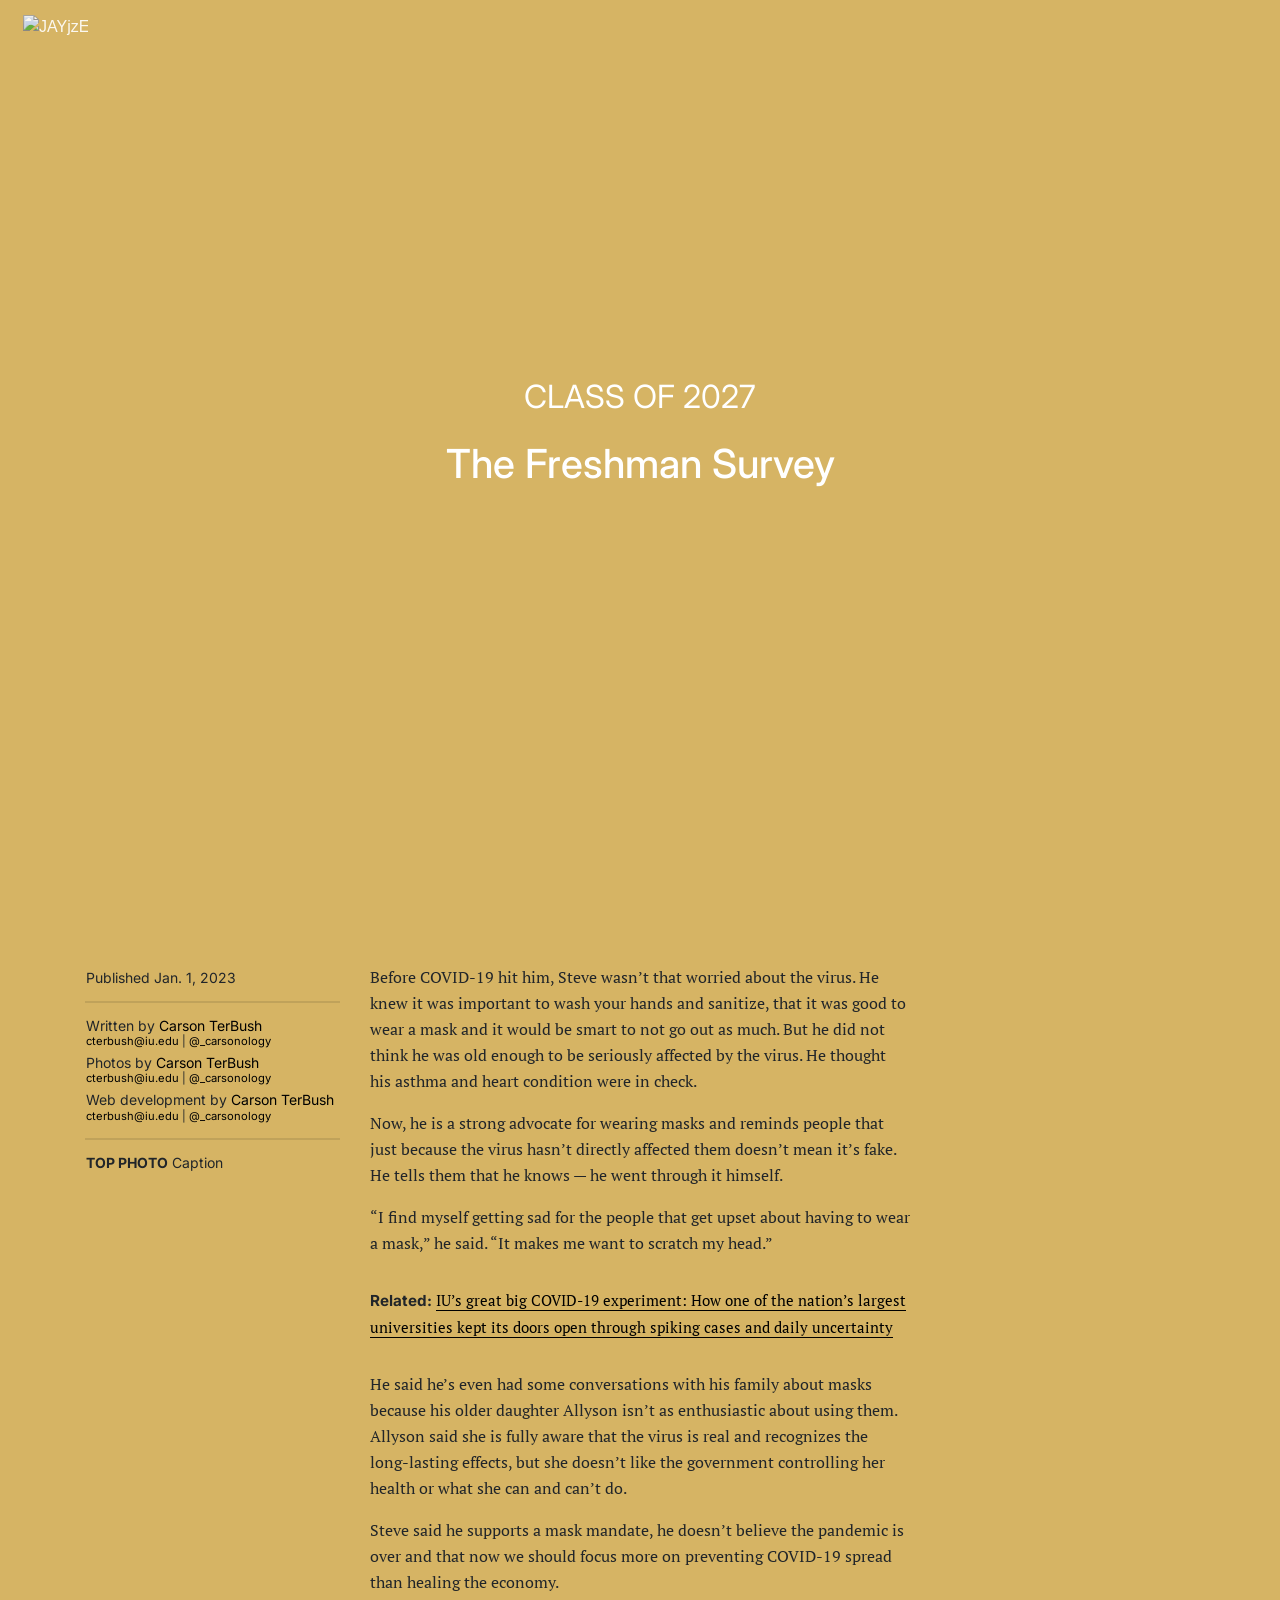
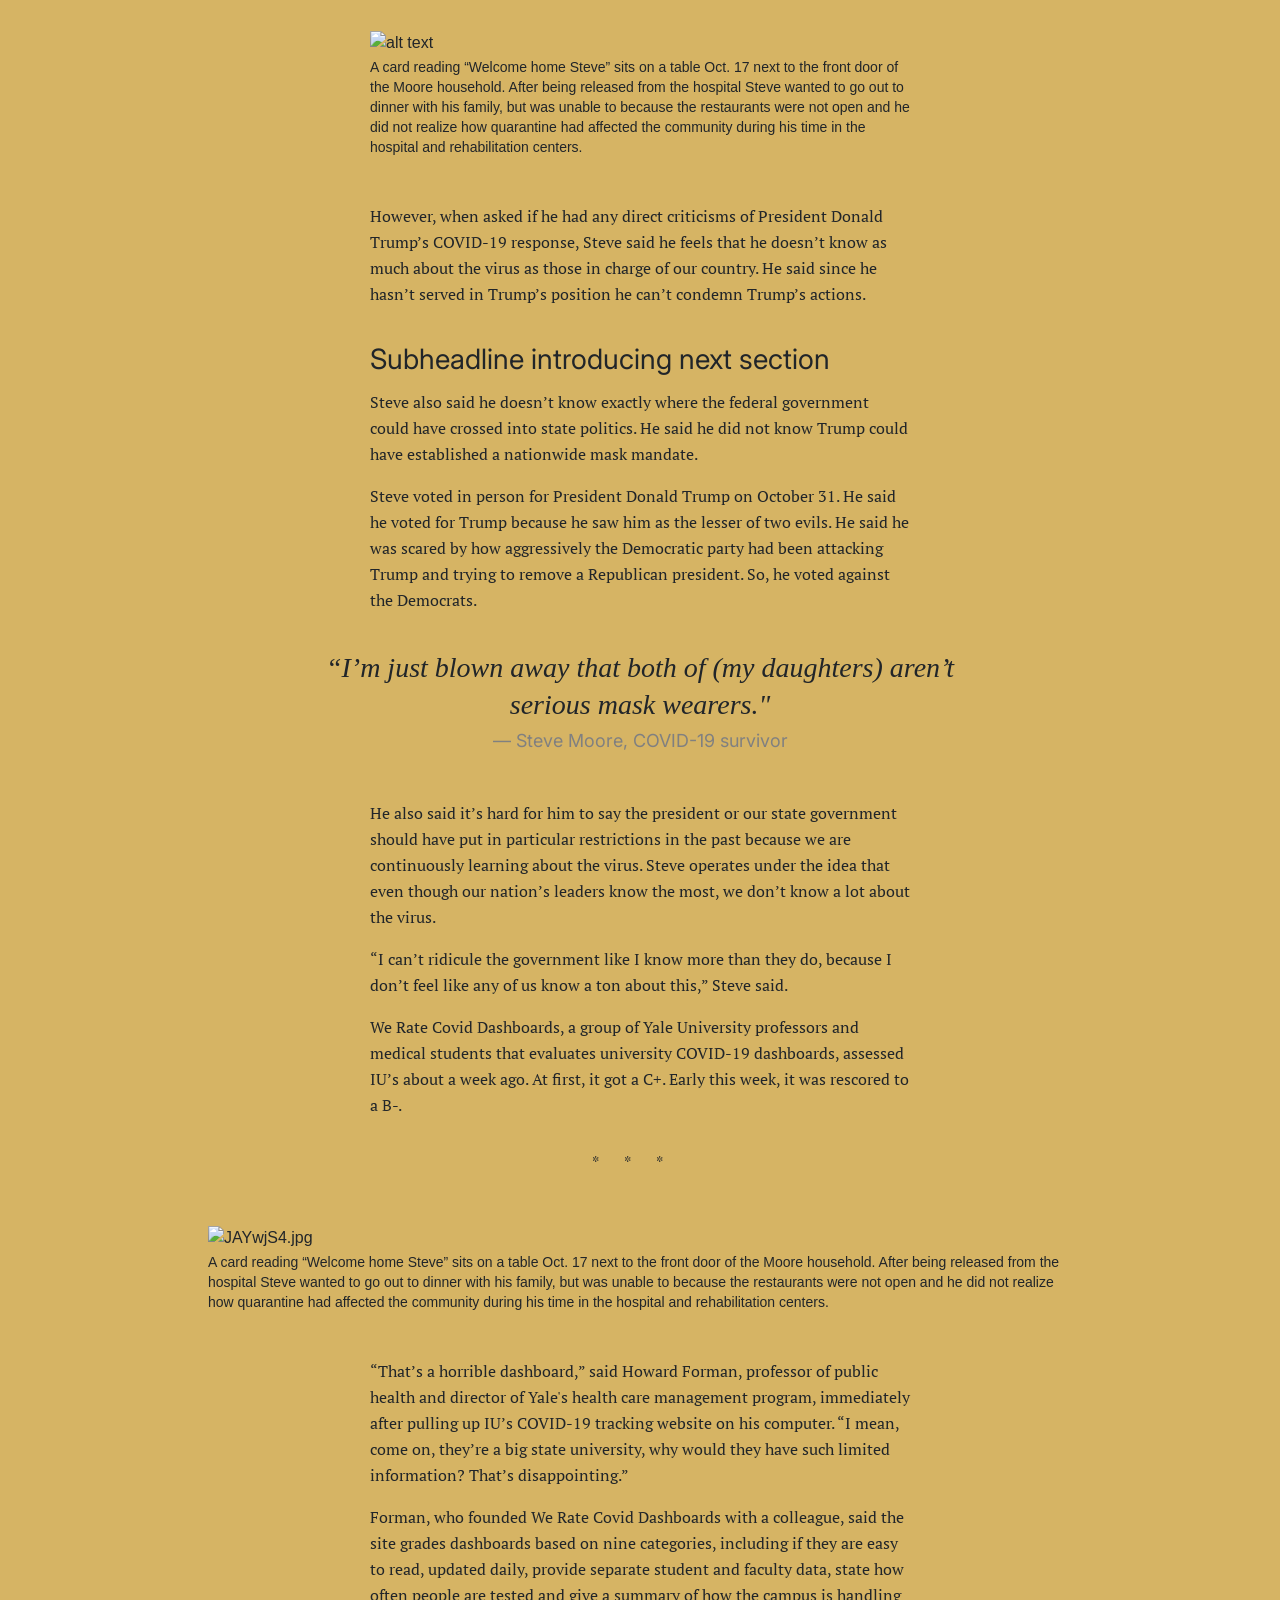
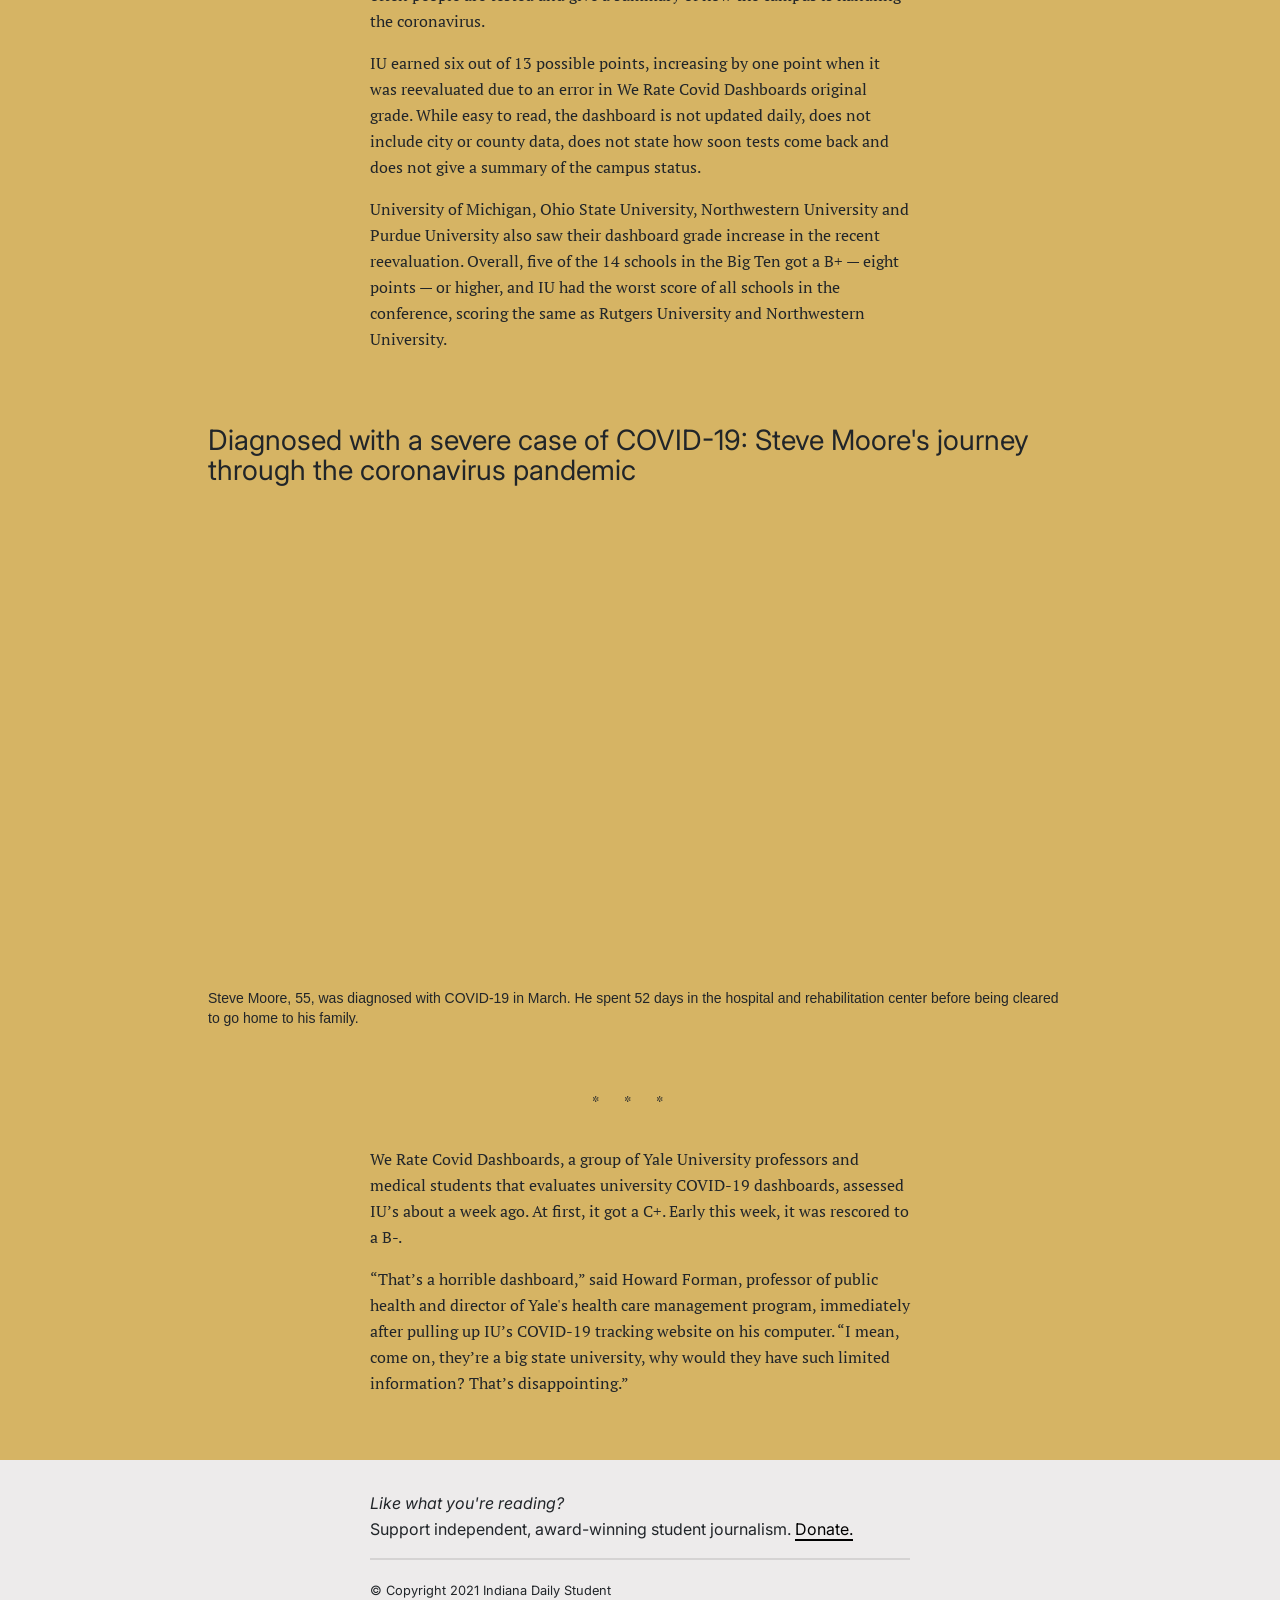
==== ids-buildout-template/index.html @ 67a026bb "template for survey cover page" ====
<!DOCTYPE html>
<html lang="en">
<head>
    <meta charset="UTF-8">
    <meta name="viewport" content="width=device-width, initial-scale=1.0">
    <meta http-equiv="X-UA-Compatible" content="ie=edge">
    
    <!-- Title -->
    <!-- TO DO change to your title -->
    <title>2023 Commemoration Issue | The Vanderbilt Hustler</title>

    <!-- favicon -->
    <link rel="SHORTCUT ICON" href="https://drive.google.com/file/d/1fTPyzWPyskobWREs7_v1DyNAL1in-aM9/view?usp=sharing">

    <!-- CSS stylesheets -->
    <link rel="stylesheet" href="css/normalize.css"> <!-- normalize — removes default browser styles -->
    <!-- see how bootstrap works: https://getbootstrap.com/docs/5.1/getting-started/introduction/ -->
    <link rel="stylesheet" href="https://stackpath.bootstrapcdn.com/bootstrap/4.1.3/css/bootstrap.min.css" integrity="sha384-MCw98/SFnGE8fJT3GXwEOngsV7Zt27NXFoaoApmYm81iuXoPkFOJwJ8ERdknLPMO" crossorigin="anonymous"> <!-- Bootstrap — for aligning text columns -->
    <link rel="stylesheet" href="css/ids.css"> <!-- IDS stylesheet — default IDS styles -->
    <link rel="stylesheet" href="css/style.css"> <!-- Local stylesheet — put all your design choices here -->

    <!-- Font Awesome — for the social media icons and hamburger menu icon -->
    <script src="https://kit.fontawesome.com/ea52966d59.js" crossorigin="anonymous"></script>    

    <!-- TO DO: SOCIAL CARDS — editors will help you with this, don't worry about it for now -->
    <!-- BUT DONT FORGET ABOUT IT or your dom image won't show up on social media/texting -->
    <!--Open Graph Card for social display (Be sure to change these!)-->
    <meta property="og:url" content="http://specials.idsnews.com/url"/> <!-- URL (specials.idsnews.com/blah-blah-blah) -->
    <meta property="og:type" content="article"/>
    <meta property="og:title" content="Headline"/> <!-- headline -->
    <meta property="og:description" content="Abstract"/> <!-- abstract -->
    <meta property="og:site_name" content="IDS News">
    <meta property="og:image" content=""/> <!-- link to dominant image -->

    <!--Twitter Social Card (Be sure to change these!)-->
    <meta name="twitter:card" content="summary_large_image">
    <meta name="twitter:site" content="@idsnews">
    <meta name="twitter:creator" content="@idsnews">
    <meta name="twitter:title" content="Headline"> <!-- headline -->
    <meta name="twitter:description" content="Abstract"> <!-- abstract -->
    <meta name="twitter:image" content=""> <!-- dominant image -->

</head>
<body>
    <!-- Google Tag Manager -->
    <!-- (also don't have to worry about this at all) -->
    <noscript>
        <iframe src="//www.googletagmanager.com/ns.html?id=GTM-NBJX8F" height="0" width="0" style="display:none;visibility:hidden"></iframe>
    </noscript>
    <script>(function(w,d,s,l,i){w[l]=w[l]||[];w[l].push({'gtm.start':
        new Date().getTime(),event:'gtm.js'});var f=d.getElementsByTagName(s)[0],
        j=d.createElement(s),dl=l!='dataLayer'?'&l='+l:'';j.async=true;j.src=
        '//www.googletagmanager.com/gtm.js?id='+i+dl;f.parentNode.insertBefore(j,f);
        })(window,document,'script','dataLayer','GTM-NBJX8F');
    </script>
    <!-- End Google Tag Manager -->

    <!--Header-->
  <header>

        <!-- Transparent navbar -->
        <nav>
            <ul>
                <li class="logo">
                    <a href="https://www.vanderbilthustler.com"><img src="https://iili.io/JAYjzEG.png" alt="JAYjzEG.png" border="0"></a>
                    <span>| The Class of 2027 Freshman Survey</span> <!-- insert your slug here --> 
                </li>
                <li class="toggle">
                    <i class="fas fa-bars fa-lg"></i>
                </li>
                <li class="item">
                    <!-- add in the links for each social media to link directly to your story -->
                    <!-- 
                        for facebook: https://www.facebook.com/sharer/sharer.php?u=http%3A%2F%2Fspecials.idsnews.com%2Fiu-health-bloomington-hospital-price-transparency-rule-medical-bill/ 
                        1. replace 'iu-health-bloomington-hospital-price-transparency-rule-medical-bill/' with the end of your own url
                        2. copy the fb link into the href attribute of the fb <a> tag below (replace the '#')
                    -->
                    <!-- 
                        generate a link for Twitter on this site: https://clicktotweet.com/ 
                        1. log in to click to tweet w your personal twitter
                        2. create a tweet: i usually just put the headline and then the link to the story
                        3. copy the link from the site and replace the twitter href 
                    -->
                    <!-- 
                        for reddit: https://www.reddit.com/submit?title=Cool%20article&url=http%3A%2F%2Fspecials.idsnews.com%2Fiu-health-bloomington-hospital-price-transparency-rule-medical-bill/
                        1. replace 'iu-health-bloomington-hospital-price-transparency-rule-medical-bill/' with the end of your own url
                        2. copy the reddit link into the href attribute of the reddit <a> tag below (replace the '#')
                    -->
                    <a href="#" target="_blank"><i class="fab fa-facebook"></i></a>
                    <a href="#" target="_blank"><i class="fab fa-twitter"></i></a>
                    <a href="#" target="_blank"><i class="fab fa-reddit"></i></a>
                </li>
            </ul>
        </nav>

        <!-- Headline, subhed -->
        <!-- feel free to change this up — you don't need it to have data scroll speed, 
        doesn't have to be centered, doesn't have to be 2 lines, etc. (see header options in css directions for more inspo) -->
        <h1 data-scroll-speed="2">CLASS OF 2027</h1>
        <h2 data-scroll-speed="3">The Freshman Survey</h2>

    </header> 

    <!-- main article -->
    <main>
        <article class="container">
            <section class="row">
                <div class="col-md-3 bylines">
                    <div>
                        <!-- TO DO replace publish date -->
                        <p>Published Jan. 1, 2023</p>
                    </div>
                    <div>
                        <!-- TO DO sub in your team's contact info here -->
                        <p>Written by <a href="idsnews.com/staff/carson-terbush">Carson TerBush</a></p>
                        <p><small><a href="mailto:cterbush@iu.edu" target="_blank">cterbush@iu.edu</a> | <a href="https://twitter.com/_carsonology" target="_blank">@_carsonology</a></small></p>
                        <p>Photos by <a href="idsnews.com/staff/carson-terbush">Carson TerBush</a></p>
                        <p><small><a href="mailto:cterbush@iu.edu" target="_blank">cterbush@iu.edu</a> | <a href="https://twitter.com/_carsonology" target="_blank">@_carsonology</a></small></p>
                        <p>Web development by <a href="idsnews.com/staff/carson-terbush">Carson TerBush</a></p>
                        <p><small><a href="mailto:cterbush@iu.edu" target="_blank">cterbush@iu.edu</a> | <a href="https://twitter.com/_carsonology" target="_blank">@_carsonology</a></small></p>
                    </div>
                    <p class="caption"><strong>TOP PHOTO</strong> Caption</p>
                </div>
                <div class="col-md-6 story">
                    <p>
                        Before COVID-19 hit him, Steve wasn’t that worried about the virus. He knew it was important to wash your hands and sanitize, that it was good to wear a mask and it would be smart to not go out as much. But he did not think he was old enough to be seriously affected by the virus. He thought his asthma and heart condition were in check.
                    </p>
                    <p>
                        Now, he is a strong advocate for wearing masks and reminds people that just because the virus hasn’t directly affected them doesn’t mean it’s fake. He tells them that he knows — he went through it himself.
                    </p>
                    <p>
                        “I find myself getting sad for the people that get upset about having to wear a mask,” he said. “It makes me want to scratch my head.”
                    </p>
                    <p class="related"><span style="font-family: 'Inter', sans-serif;"><b>Related:</b></span> <a href="http://specials.idsnews.com/iu-coronavirus-testing/" target="_blank" class="story-link">IU’s great big COVID-19 experiment: How one of the nation’s largest universities kept its doors open through spiking cases and daily uncertainty</a></p>
                    <p>
                        He said he’s even had some conversations with his family about masks because his older daughter Allyson isn’t as enthusiastic about using them. Allyson said she is fully aware that the virus is real and recognizes the long-lasting effects, but she doesn’t like the government controlling her health or what she can and can’t do.
                    </p>
                    <p>
                        Steve said he supports a mask mandate, he doesn’t believe the pandemic is over and that now we should focus more on preventing COVID-19 spread than healing the economy.
                    </p>
                    <figure class="small-image">
                        <img src="https://s3.amazonaws.com/snwceomedia/ids/76adb3f2-c4df-4957-8aff-bdb46f2806b9.sized-1000x1000.jpg" alt="alt text">
                        <figcaption>
                            A card reading “Welcome home Steve” sits on a table Oct. 17 next to the front door of the Moore household. After being released from the hospital Steve wanted to go out to dinner with his family, but was unable to because the restaurants were not open and he did not realize how quarantine had affected the community during his time in the hospital and rehabilitation centers.
                        </figcaption>
                    </figure>
                    <p>
                        However, when asked if he had any direct criticisms of President Donald Trump’s COVID-19 response, Steve said he feels that he doesn’t know as much about the virus as those in charge of our country. He said since he hasn’t served in Trump’s position he can’t condemn Trump’s actions.
                    </p>
                    <h3>Subheadline introducing next section</h3>
                    <p>
                        Steve also said he doesn’t know exactly where the federal government could have crossed into state politics. He said he did not know Trump could have established a nationwide mask mandate.
                    </p>
                    <p>
                        Steve voted in person for President Donald Trump on October 31. He said he voted for Trump because he saw him as the lesser of two evils. He said he was scared by how aggressively the Democratic party had been attacking Trump and trying to remove a Republican president. So, he voted against the Democrats.
                    </p>
                    <div class="pull-quote-center">
                        <p class="quote">“I’m just blown away that both of (my daughters) aren’t serious mask wearers."</p>
                        <p class="attribute">— Steve Moore, COVID-19 survivor</p>
                    </div>
                    <p>
                        He also said it’s hard for him to say the president or our state government should have put in particular restrictions in the past because we are continuously learning about the virus. Steve operates under the idea that even though our nation’s leaders know the most, we don’t know a lot about the virus.
                    </p>
                    <p>
                        “I can’t ridicule the government like I know more than they do, because I don’t feel like any of us know a ton about this,” Steve said.
                    </p>
                    <p>
                        We Rate Covid Dashboards, a group of Yale University professors and medical students that evaluates university COVID-19 dashboards, assessed IU’s about a week ago. At first, it got a C+. Early this week, it was rescored to a B-.
                    </p>
                    <p class="section-break">***</p>

        <!-- AD BLOCK -->
        <!-- UNCOMMENT THIS BLOCK WHEN YOU ARE READY TO INSERT ADS -->
        <!-- Place one ad every few scrolls. You can arrange them so they don't disrupt your design. -->
        <!-- make sure to increment the 'adIndex' variable in the ad JS script 
            so different ads appear in each ad block. -->
                <!-- </div>
            </section>
        </article> 
            <div class="bg-light ad-block">
                <div class="container">
                    <div class="col-md-12">
                        <p class="ad-caption">Advertisement</p>
                        <div class="ad-code">
                            /* 
                                AD INSTRUCTIONS
                                There are 5 ad codes. 
                                For each ad, change the last number of the ID ('div-gpt-ad-1512489859064-1')
                                ex. div-gpt-ad-1512489859064-2 or div-gpt-ad-1512489859064-3
                                Make sure to change both the one in the div id and in the JS script
                                Each ad should have a diff number. You can repeat ads if you need more than 5.
                            */
                            <div id='div-gpt-ad-1512489859064-1' align="center">
                            <script>
                                googletag.cmd.push(function() { googletag.display(`div-gpt-ad-1512489859064-1`); }); 
                            </script>
                            </div>
                    </div>
                    </div>
                </div>
            </div> 
        <article class="container">
            <section class="row justify-content-center">
                <div class="col-md-6"> -->
        <!-- END AD BLOCK -->

                    <!-- image -->
                    <figure class="big-image">
                        <img src="https://iili.io/JAYwjS4.jpg" alt="JAYwjS4.jpg" border="0" alt="alt text">
                        <figcaption>
                            A card reading “Welcome home Steve” sits on a table Oct. 17 next to the front door of the Moore household. After being released from the hospital Steve wanted to go out to dinner with his family, but was unable to because the restaurants were not open and he did not realize how quarantine had affected the community during his time in the hospital and rehabilitation centers.
                        </figcaption>
                    </figure>
                    <p>
                        “That’s a horrible dashboard,” said Howard Forman, professor of public health and director of Yale's health care management program, immediately after pulling up IU’s COVID-19 tracking website on his computer. “I mean, come on, they’re a big state university, why would they have such limited information? That’s disappointing.”
                    </p>
                    <p>
                        Forman, who founded We Rate Covid Dashboards with a colleague, said the site grades dashboards based on nine categories, including if they are easy to read, updated daily, provide separate student and faculty data, state how often people are tested and give a summary of how the campus is handling the coronavirus.
                    </p>
                    <p>
                        IU earned six out of 13 possible points, increasing by one point when it was reevaluated due to an error in We Rate Covid Dashboards original grade. While easy to read, the dashboard is not updated daily, does not include city or county data, does not state how soon tests come back and does not give a summary of the campus status. 
                    </p>
                    <p>
                        University of Michigan, Ohio State University, Northwestern University and Purdue University also saw their dashboard grade increase in the recent reevaluation. Overall, five of the 14 schools in the Big Ten got a B+  — eight points — or higher, and IU had the worst score of all schools in the conference, scoring the same as Rutgers University and Northwestern University.
                    </p>
                    <figure class="big-image">
                        <h3 class="video">Diagnosed with a severe case of COVID-19: Steve Moore's journey through the coronavirus pandemic</h3>
                        <div class='embed-container'>
                            <!-- replace src attribute with your youtube embed link -->
                            <iframe width="560" height="315" src="https://www.youtube.com/embed/mX_No71Co34" frameborder="0" allow="accelerometer; autoplay; clipboard-write; encrypted-media; gyroscope; picture-in-picture" allowfullscreen></iframe>
                        </div>
                        <figcaption>
                            Steve Moore, 55, was diagnosed with COVID-19 in March. He spent 52 days in the hospital and rehabilitation center before being cleared to go home to his family.
                        </figcaption>
                    </figure>
                    <p class="section-break">
                        ***
                    </p>
                    <p>
                        We Rate Covid Dashboards, a group of Yale University professors and medical students that evaluates university COVID-19 dashboards, assessed IU’s about a week ago. At first, it got a C+. Early this week, it was rescored to a B-.
                    </p>
                    <p>
                        “That’s a horrible dashboard,” said Howard Forman, professor of public health and director of Yale's health care management program, immediately after pulling up IU’s COVID-19 tracking website on his computer. “I mean, come on, they’re a big state university, why would they have such limited information? That’s disappointing.”
                    </p>
                </div>
            </section>
        </article>
        
    </main>

    <footer>
        <div class="container">
            <div class="row justify-content-center">
                <div class="col-md-6">
                    <p><em>Like what you're reading?</em><br>
                        Support independent, award-winning student journalism. <a class="story-link" target="_blank" href="https://www.idsnews.com/page/donate">Donate.</a></p>
                    <p><small>&copy; Copyright 2021 Indiana Daily Student</small></p>
                </div>
            </div>
        </div>
    </footer>
    
    <!-- Jquery cdn — used to set data scroll speed (set in ids.js file) -->
    <script src="https://ajax.googleapis.com/ajax/libs/jquery/3.5.1/jquery.min.js"></script>
    <script src="js/ids.js"></script>
</body>
</html>
---- ids-buildout-template/css/ids.css ----
/*
    IDS CSS STYLES
    These are the default styles for an IDS buildout.
    It includes navigation, typography, spacing, colors, photo placement, etc.
    Any css styles specific to your story's layout should be changed in the style.css file!
    ********** DON'T CHANGE STYLES HERE — CHANGE STYLE.CSS FILE **********
*/

/* import IDS fonts from Google fonts  */
@import url('https://fonts.googleapis.com/css2?family=Bebas+Neue&family=Inter:wght@100;200;300;400;500;600;700;800;900&family=Lato:ital,wght@0,400;0,700;1,400;1,700&family=PT+Serif:ital@0;1&display=swap');

/* natural box model */
html {
    box-sizing: border-box;
}
*, *:before, *:after {
    box-sizing: inherit;
}
  
/* UTILITIES */
/* hides an element on screen, but not from screen readers */
.sr-only {
    position: absolute;
    width: 1px;
    height: 1px;
    padding: 0;
    margin: -1px;
    overflow: hidden;
    clip: rect(0, 0, 0, 0);
    border: 0;
}

/* COLORS */
/* Use color variables so it's easier to change colors later */
/* Will create a warning in the W3C CSS validator */
/* Ignore that - CSS variables are fine to use */
:root {
    --footer: #EDEBEB;
    --gray: rgb(0, 0, 0, 0.1);
}

/*
    TYPOGRAPHY
*/
p {
    font-family: 'PT Serif', sans-serif;
}
h1, h2, h3, .bylines p, footer p {
    font-family: 'Inter', sans-serif;
    font-weight: 400;
}
h1, h2 {
    text-align: center;
    margin: 0 auto;
    max-width: 80%;
    color: white;
}
h1 { /* first headline */
    padding: 42vh 0 0.75em;
    font-size: 32px;
}
h2 { /* second headline */
    font-size: 40px;
    font-weight: 500;
}
h3 { /* section header */
    font-size: 28px;
    line-height: 30px;
    margin: 1.3em 0 0.55em;
    font-size: bold;
}
p { /* body copy */
    font-size: 16px;
    line-height: 26px;
}
.bylines p { /* bylines */
    font-size: 14px;
    line-height: 1;
    margin: 0.05em;
}
.bylines div p:nth-child(even) { /* adjust spacing for subbylines */
    margin-bottom: 0.6em;
}
.bylines div:after { /* add horizontal lines btwn byline divs */
    content: "";
    border: 1px solid var(--gray);
    width: 100%;
    height: 0;
    display: block;
    margin: 1.0em 0;
}
.related { /* related tag */
    padding: 1.0em 0;
    font-size: 0.95em;
}
.related span {
    font-family: 'Inter', sans-serif;
    font-weight: 500;
}
footer {
    font-size: 16px;
}
.section-break { /* three asterisks */
    padding-top: 15px;
    padding-bottom: 15px;
    letter-spacing: 25px;
    text-align: center;
}


/* 
    HEADER
*/
header {
    background-size: cover;
    height: 100vh; /* makes image same height as screen */
}
/* navbar */
nav {
    color: white;
    position: fixed;
    width: 100%;
    z-index: 200;   
    -webkit-transition: 1s; /* For Safari 3.1 to 6.0 */
    transition: 1s;
}
nav li {
    list-style-type: none;
    white-space: nowrap;    
}
nav li a {
    margin: 0 0.5em;
}
nav ul {
    margin: 0;
    padding: 15px;
    display: -webkit-flex;
    display: flex;
    flex-flow: row wrap;
    -webkit-align-items: center;
    align-items: center;
}
/* styles for li items makes the spacing/alignment work on the menu */
/* also allows the responsive menu toggler behavior */
li.logo {
    margin-right: auto; /* put the logo on the left */
    display: flex;
    align-items: center;
    font-size: 16px;
    font-family: 'Inter', sans-serif;
}
li.logo img {
    width: 70px;
    padding-right: 5px;
}
li.logo span {
    display: none;
    -webkit-transition: 1s; /* For Safari 3.1 to 6.0 */
    transition: 1s;
}
li.item {
    font-size: 18px;
    text-align: right;
}
li.item a {
    margin-top: 0.8em;
}
li.toggle {
    /* show menu bar (toggle class) */
    display: block;
    cursor: pointer;

    margin-left: auto;
    margin-right: 10px;
    color: white;
    font-size: 16px;
}
nav a {
    /* so the ENTIRE item is clickable */
    display: block;
    
    /* design choices */
    text-decoration: none;
    font-family: 'Open Sans', sans-serif;
    color: white;
    opacity: 0.9;
}
/* hide all list items **that aren't logo or toggle** */
ul li:not(.logo):not(.toggle) {
    display: none;
}
ul div {
    display: none;
}
/* reveal hidden items (on toggle) */
/* force this display to take precedence and be more "!important" */
/* to display properly, also set the width to 100% */
.show {
    display: block !important;
    width: 100%;
    margin-bottom: 8px;
}


/* 
    ARTICLE ALIGNMENT (flexbox added in larger view widths)
*/
article:first-child {
    padding-top: 5%;
}
section p:first-child {
    margin-top: 0;
}
.bylines {
    padding-top: 6.5px;
}

/* 
    PHOTOS
*/
img {
    display: block;
    width: 100%;
}
figcaption {
    margin-top: 2px;
    font-size: 14px;
    font-family: sans-serif;
    line-height: 20px;
}
.big-image {
    padding-top: 25px;
    padding-bottom: 25px;
}
.small-image {
    width: 100%;
    padding-bottom: 30px;
    padding-top: 20px;
    display: inline-block;
}
.wide-right {
    padding-top: 20px;
    padding-bottom: 30px;
    padding-left: 25px;
    margin-right: -40%;
    float: right;
    width: 80%;
}
.wide-left {
    padding-top: 20px;
    padding-bottom: 30px;
    padding-right: 25px;
    margin-left: -40%;
    float: left;
    width: 80%;
    text-align: left;
}
/* youtube embed styles */
.embed-container { 
    position: relative; 
    padding-bottom: 56.25%; 
    height: 0; 
    overflow: hidden; 
    max-width: 100%; 
} 
.embed-container iframe, .embed-container object, .embed-container embed { 
    position: absolute; 
    top: 0; 
    left: 0; 
    width: 100%; 
    height: 100%; 
}
/* pulled quotes */
.pull-quote-center {
    width: 100%;
    padding-bottom: 20px;
    padding-top: 20px;
}
.quote {
    font-size: 24px;
    line-height: 28px;
    margin-bottom: 0px;
    text-align: center;
    font-style: italic;
    font-family: 'Georgia', serif;
    font-weight: 300;
}
.attribute {
    font-family: 'Inter', sans-serif;
    font-size: 16px;
    color: grey;
    margin-top: 0;
    text-align: center;
}

/*
    LINKS
*/
/* default link styles */
a:link, a:visited {
    color: black;
    text-decoration: none;
    border-bottom: 0.125em solid black;
}
a:hover, a:active {
    color: black;
    border-bottom: none;
}
/* navbar social icons */
nav li a:link, nav li a:visited {
    color: white;
    text-decoration: none;
    border-bottom: none;
}
nav li a:hover, nav li a:active {
    color: white;
    text-decoration: none;
    border-bottom: none;
}
/* byline links */
.bylines a:link, .bylines a:active {
    color: black;
    text-decoration: none;
    border-bottom: none;
}
.bylines a:hover, .bylines a:visited {
    color: black;
    text-decoration: underline;
    border-bottom: none;
}

/*
    FOOTER
*/
footer {
    background-color: var(--footer);
    padding: 30px 0 15px;
    margin-top: 3.0em;
}
/* add horizontal line */
footer p:first-child:after {
    content: "";
    border: 1px solid var(--gray);
    width: 100%;
    height: 0;
    display: block;
    margin: 1.0em 0;
}

/* 
    ADVERTISEMENTS
*/
.ad {
    padding-top: 30px;
    padding-bottom: 30px;
    text-align: center;
    font-family: 'Inter';
}
.ad-caption {
    text-align: center; 
    font-size: 12px; 
    padding-top: 15px; 
    font-family: 'Inter', sans-serif; 
    text-transform: uppercase;
}
.ad-block {
    margin-top: 10px; padding-bottom: 20px;
    margin-bottom: 20px;
}
.ad-code {
    padding-bottom: 30px;
}

/* MEDIA QUERIES FROM SMALLEST TO LARGEST = MOBILE FIRST */
/* Extra small devices (portrait phones, less than 576px)
No media query for `xs` since this is the default */

/* Small devices (landscape phones, 576px and up) */
@media (min-width: 576px) { 

}

/* Medium devices (tablets, 768px and up) */
@media (min-width: 768px) {
    /* Hide menu toggle */
    li.toggle {
        /* hide menu bars (the toggle) */
        display: none;
    }
    li.item {
        display: flex !important;
        align-items: center;
        margin-left: auto;
    }
    li.item a {
        margin-top: 0;
    }
    /* photos */
    .big-image {
        width: 160%;
        padding-bottom: 30px;
        padding-top: 20px;
        margin-right: 30%;
        margin-left: -30%;
        display: inline-block;
    }
    /* pulled quotes */
    .pull-quote-center {
        width: 130%;
        margin-left: -15%;
        padding-top: 20px;
        padding-bottom: 30px;
    }
    .quote {
        font-size: 28px;
        line-height: 37px;
        margin-bottom: 0px;
        text-align: center;
        font-style: italic;
        font-family: 'Georgia', serif;
        font-weight: 300;
    }
    .attribute {
        font-size: 18px;
        padding-top: 5px;
        font-family: 'Inter', sans-serif;
        color: grey;
        margin-top: 0;
        text-align: center;
    }
}

/* Large devices (desktops, 992px and up) */
@media (min-width: 992px) {

}

/* Extra large devices (large desktops, 1200px and up) */
@media (min-width: 1200px) {

}
---- ids-buildout-template/css/style.css ----
/* 
    SET YOUR STYLES IN THIS FILE

    Important notes/reminders/resources:
    * The buildout template can be overwhelming. In my experience the best
      way to figure out how it works is to play around with the inspector
      in your browser on an old buildout and see how things work.
    * You shouldn't need to change any of the styles in the ids.css file — any
      styles added in this file will overwrite those ones if you want to change them.
      But looking through that file will give you a good idea of how the styles are
      working. 
    * Make sure to optimize images before you upload them to CEO or the load time will be massive
    * When working locally on your computer, use the file path of images to 
      insert them (for example: <img src="images/photo.jpg" alt="a photo">. 
      Once you're ready to publish with the IDS, you'll upload them
      into CEO and replace all those file paths with urls (editors will
      help you)
    * IMPORTANT When you're ready to input the story text in the buildout, run the 
      body copy through this python script: https://github.com/carsonology/p-tag-generator
      It will put a <p> tag around each paragraph so you can automatically paste
      the copy into the html file without typing so many p tags
    * If you're confused about Bootstrap, which is where the "col-md-6" classes
      come from, check out this site: https://getbootstrap.com/docs/5.1/getting-started/introduction/
    * Make sure to validate your HTML and CSS code to catch any errors
        HTML validator: https://validator.w3.org/
        CSS validator: https://jigsaw.w3.org/css-validator/
    * this buildout template is mobile first. that means design for a tiny screen in the 
      general styles, then adjust for desktop in the media queries (see the bottom of the file)
      More on mobile-first design: https://medium.com/@Vincentxia77/what-is-mobile-first-design-why-its-important-how-to-make-it-7d3cf2e29d00 
    
    *********************** IMPORTANT ***********************
    BEFORE YOU SUBMIT, GO THROUGH THIS CHECKLIST: https://docs.google.com/document/d/1eeYAbM9-GZbLrcd-WeJFzeNPrtXEYn-jIBtJbAGLvzc/edit?usp=sharing
*/

/* FONTS */
/* add any @import statements for novelty fonts you want to use here ↓ */

/* COLORS */
/* set any colors you plan to use throughout the buildout here */
/* then you can adjust the color value easily */
:root {
    /* --mycolor: #your color here; */
    --idsred: #990000;

    body {
        background-color: #D6B464;
    }

}
header {
    /* add header image below */
    /* can use a file path before the photo is uploaded to ceo */
    background: url('https://iili.io/JAY4ZPV.jpg" alt="JAY4ZPV.jpg'); 
    background-repeat: no-repeat;
    background-size: cover;
    background-position: center center; /* adjusts image placement, can also be set as percentages */

    /* note: there are many alternative ways to style the header
        other than a photo and 2 headlines. 

        Here are some other IDS examples, you can inspect the code to 
        see how they did it: 

        Headlines that fade in: http://specials.idsnews.com/iu-kappa-kappa-gamma-sorority-hazing-big-little/
        Header with a video: http://specials.idsnews.com/bloomington-bluebird-bar-coronavirus-guidelines/
        Animated header: http://specials.idsnews.com/iu-president-michael-mcrobbie-speeches-gpt-2/
        Another animated/fade-in header: http://specials.idsnews.com/steve-moore-almost-died-coronavirus-bloomington/
        Header with multiple photos: http://specials.idsnews.com/what-wasnt-said-racism-indiana-university-bloomington-iu/
        Dramatic photo header: http://specials.idsnews.com/iu-coronavirus-testing/
        Cute animation header: http://specials.idsnews.com/will-your-mail-in-ballot-arrive-in-time-to-count-usps-election-2020/index.html
        Cool typography (from W+P): http://specials.idsnews.com/a-little-less-than-kind-iu-theater-bloomington/index.html
        Not full width header: http://specials.idsnews.com/how-iu-does-its-laundry/
    */
}

/* SET ANY MORE STYLES YOU WANT HERE: */






/* MEDIA QUERIES FROM SMALLEST TO LARGEST = MOBILE FIRST */
/* use these for responsive design — you can set different styles based on how wide the screen is */
/* Extra small devices (portrait phones, less than 576px)
No media query for `xs` since this is the default */

/* Small devices (landscape phones, 576px and up) */
@media (min-width: 576px) { 
    
}

/* Medium devices (tablets, 768px and up) */
@media (min-width: 768px) {
    header {
        /* adjust header image positioning for larger devices if needed */
        /* you can also change the header image for mobile here */
        /* background-position: 50% 50%; */
    }
}

/* Large devices (desktops, 992px and up) */
@media (min-width: 992px) {

}

/* Extra large devices (large desktops, 1200px and up) */
@media (min-width: 1200px) {

}
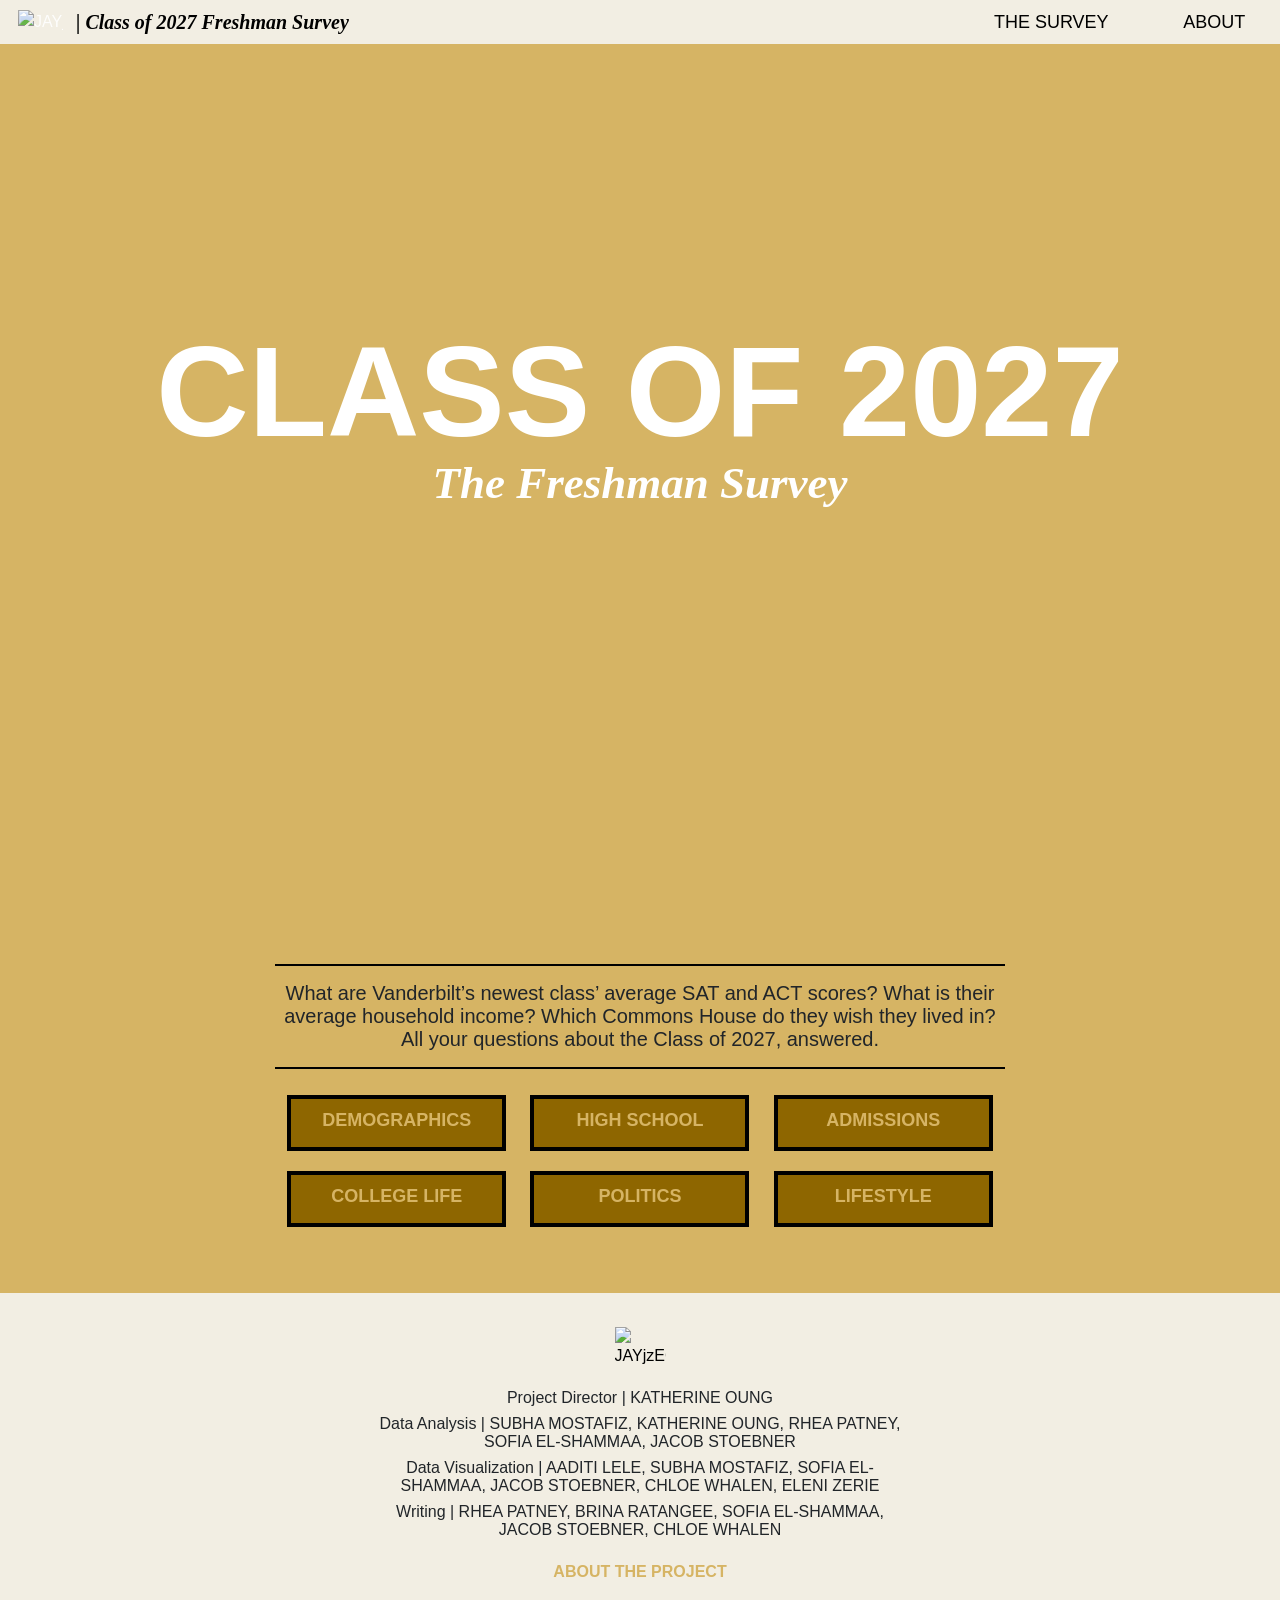
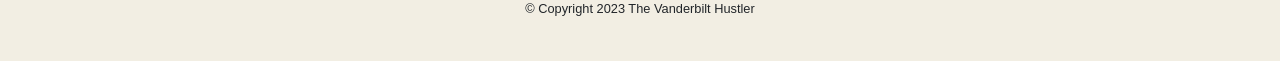
==== commit 0d4270b8: "survey homepage" ====
--- a/ids-buildout-template/index.html
+++ b/ids-buildout-template/index.html
@@ -58,37 +58,19 @@
     <!--Header-->
   <header>
 
-        <!-- Transparent navbar -->
+        <!-- Navbar -->
         <nav>
             <ul>
                 <li class="logo">
                     <a href="https://www.vanderbilthustler.com"><img src="https://iili.io/JAYjzEG.png" alt="JAYjzEG.png" border="0"></a>
-                    <span>| The Class of 2027 Freshman Survey</span> <!-- insert your slug here --> 
+                    <h8>| Class of 2027 Freshman Survey</h8> <!-- insert your slug here --> 
                 </li>
                 <li class="toggle">
                     <i class="fas fa-bars fa-lg"></i>
                 </li>
                 <li class="item">
-                    <!-- add in the links for each social media to link directly to your story -->
-                    <!-- 
-                        for facebook: https://www.facebook.com/sharer/sharer.php?u=http%3A%2F%2Fspecials.idsnews.com%2Fiu-health-bloomington-hospital-price-transparency-rule-medical-bill/ 
-                        1. replace 'iu-health-bloomington-hospital-price-transparency-rule-medical-bill/' with the end of your own url
-                        2. copy the fb link into the href attribute of the fb <a> tag below (replace the '#')
-                    -->
-                    <!-- 
-                        generate a link for Twitter on this site: https://clicktotweet.com/ 
-                        1. log in to click to tweet w your personal twitter
-                        2. create a tweet: i usually just put the headline and then the link to the story
-                        3. copy the link from the site and replace the twitter href 
-                    -->
-                    <!-- 
-                        for reddit: https://www.reddit.com/submit?title=Cool%20article&url=http%3A%2F%2Fspecials.idsnews.com%2Fiu-health-bloomington-hospital-price-transparency-rule-medical-bill/
-                        1. replace 'iu-health-bloomington-hospital-price-transparency-rule-medical-bill/' with the end of your own url
-                        2. copy the reddit link into the href attribute of the reddit <a> tag below (replace the '#')
-                    -->
-                    <a href="#" target="_blank"><i class="fab fa-facebook"></i></a>
-                    <a href="#" target="_blank"><i class="fab fa-twitter"></i></a>
-                    <a href="#" target="_blank"><i class="fab fa-reddit"></i></a>
+                    <h9> THE SURVEY&nbsp;&nbsp;&nbsp;&nbsp;&nbsp;&nbsp;&nbsp;&nbsp;&nbsp;&nbsp;&nbsp;&nbsp;&nbsp;&nbsp;&nbsp;</h9>
+                    <h9> ABOUT&nbsp;&nbsp;&nbsp;&nbsp;&nbsp; </h9>
                 </li>
             </ul>
         </nav>
@@ -102,147 +84,37 @@
     </header> 
 
     <!-- main article -->
-    <main>
-        <article class="container">
-            <section class="row">
-                <div class="col-md-3 bylines">
-                    <div>
-                        <!-- TO DO replace publish date -->
-                        <p>Published Jan. 1, 2023</p>
-                    </div>
-                    <div>
-                        <!-- TO DO sub in your team's contact info here -->
-                        <p>Written by <a href="idsnews.com/staff/carson-terbush">Carson TerBush</a></p>
-                        <p><small><a href="mailto:cterbush@iu.edu" target="_blank">cterbush@iu.edu</a> | <a href="https://twitter.com/_carsonology" target="_blank">@_carsonology</a></small></p>
-                        <p>Photos by <a href="idsnews.com/staff/carson-terbush">Carson TerBush</a></p>
-                        <p><small><a href="mailto:cterbush@iu.edu" target="_blank">cterbush@iu.edu</a> | <a href="https://twitter.com/_carsonology" target="_blank">@_carsonology</a></small></p>
-                        <p>Web development by <a href="idsnews.com/staff/carson-terbush">Carson TerBush</a></p>
-                        <p><small><a href="mailto:cterbush@iu.edu" target="_blank">cterbush@iu.edu</a> | <a href="https://twitter.com/_carsonology" target="_blank">@_carsonology</a></small></p>
-                    </div>
-                    <p class="caption"><strong>TOP PHOTO</strong> Caption</p>
-                </div>
-                <div class="col-md-6 story">
-                    <p>
-                        Before COVID-19 hit him, Steve wasn’t that worried about the virus. He knew it was important to wash your hands and sanitize, that it was good to wear a mask and it would be smart to not go out as much. But he did not think he was old enough to be seriously affected by the virus. He thought his asthma and heart condition were in check.
-                    </p>
-                    <p>
-                        Now, he is a strong advocate for wearing masks and reminds people that just because the virus hasn’t directly affected them doesn’t mean it’s fake. He tells them that he knows — he went through it himself.
-                    </p>
-                    <p>
-                        “I find myself getting sad for the people that get upset about having to wear a mask,” he said. “It makes me want to scratch my head.”
-                    </p>
-                    <p class="related"><span style="font-family: 'Inter', sans-serif;"><b>Related:</b></span> <a href="http://specials.idsnews.com/iu-coronavirus-testing/" target="_blank" class="story-link">IU’s great big COVID-19 experiment: How one of the nation’s largest universities kept its doors open through spiking cases and daily uncertainty</a></p>
-                    <p>
-                        He said he’s even had some conversations with his family about masks because his older daughter Allyson isn’t as enthusiastic about using them. Allyson said she is fully aware that the virus is real and recognizes the long-lasting effects, but she doesn’t like the government controlling her health or what she can and can’t do.
-                    </p>
-                    <p>
-                        Steve said he supports a mask mandate, he doesn’t believe the pandemic is over and that now we should focus more on preventing COVID-19 spread than healing the economy.
-                    </p>
-                    <figure class="small-image">
-                        <img src="https://s3.amazonaws.com/snwceomedia/ids/76adb3f2-c4df-4957-8aff-bdb46f2806b9.sized-1000x1000.jpg" alt="alt text">
-                        <figcaption>
-                            A card reading “Welcome home Steve” sits on a table Oct. 17 next to the front door of the Moore household. After being released from the hospital Steve wanted to go out to dinner with his family, but was unable to because the restaurants were not open and he did not realize how quarantine had affected the community during his time in the hospital and rehabilitation centers.
-                        </figcaption>
-                    </figure>
-                    <p>
-                        However, when asked if he had any direct criticisms of President Donald Trump’s COVID-19 response, Steve said he feels that he doesn’t know as much about the virus as those in charge of our country. He said since he hasn’t served in Trump’s position he can’t condemn Trump’s actions.
-                    </p>
-                    <h3>Subheadline introducing next section</h3>
-                    <p>
-                        Steve also said he doesn’t know exactly where the federal government could have crossed into state politics. He said he did not know Trump could have established a nationwide mask mandate.
-                    </p>
-                    <p>
-                        Steve voted in person for President Donald Trump on October 31. He said he voted for Trump because he saw him as the lesser of two evils. He said he was scared by how aggressively the Democratic party had been attacking Trump and trying to remove a Republican president. So, he voted against the Democrats.
-                    </p>
-                    <div class="pull-quote-center">
-                        <p class="quote">“I’m just blown away that both of (my daughters) aren’t serious mask wearers."</p>
-                        <p class="attribute">— Steve Moore, COVID-19 survivor</p>
-                    </div>
-                    <p>
-                        He also said it’s hard for him to say the president or our state government should have put in particular restrictions in the past because we are continuously learning about the virus. Steve operates under the idea that even though our nation’s leaders know the most, we don’t know a lot about the virus.
-                    </p>
-                    <p>
-                        “I can’t ridicule the government like I know more than they do, because I don’t feel like any of us know a ton about this,” Steve said.
-                    </p>
-                    <p>
-                        We Rate Covid Dashboards, a group of Yale University professors and medical students that evaluates university COVID-19 dashboards, assessed IU’s about a week ago. At first, it got a C+. Early this week, it was rescored to a B-.
-                    </p>
-                    <p class="section-break">***</p>
-
-        <!-- AD BLOCK -->
-        <!-- UNCOMMENT THIS BLOCK WHEN YOU ARE READY TO INSERT ADS -->
-        <!-- Place one ad every few scrolls. You can arrange them so they don't disrupt your design. -->
-        <!-- make sure to increment the 'adIndex' variable in the ad JS script 
-            so different ads appear in each ad block. -->
-                <!-- </div>
-            </section>
-        </article> 
-            <div class="bg-light ad-block">
-                <div class="container">
-                    <div class="col-md-12">
-                        <p class="ad-caption">Advertisement</p>
-                        <div class="ad-code">
-                            /* 
-                                AD INSTRUCTIONS
-                                There are 5 ad codes. 
-                                For each ad, change the last number of the ID ('div-gpt-ad-1512489859064-1')
-                                ex. div-gpt-ad-1512489859064-2 or div-gpt-ad-1512489859064-3
-                                Make sure to change both the one in the div id and in the JS script
-                                Each ad should have a diff number. You can repeat ads if you need more than 5.
-                            */
-                            <div id='div-gpt-ad-1512489859064-1' align="center">
-                            <script>
-                                googletag.cmd.push(function() { googletag.display(`div-gpt-ad-1512489859064-1`); }); 
-                            </script>
-                            </div>
-                    </div>
-                    </div>
-                </div>
-            </div> 
-        <article class="container">
-            <section class="row justify-content-center">
-                <div class="col-md-6"> -->
-        <!-- END AD BLOCK -->
-
-                    <!-- image -->
-                    <figure class="big-image">
-                        <img src="https://iili.io/JAYwjS4.jpg" alt="JAYwjS4.jpg" border="0" alt="alt text">
-                        <figcaption>
-                            A card reading “Welcome home Steve” sits on a table Oct. 17 next to the front door of the Moore household. After being released from the hospital Steve wanted to go out to dinner with his family, but was unable to because the restaurants were not open and he did not realize how quarantine had affected the community during his time in the hospital and rehabilitation centers.
-                        </figcaption>
-                    </figure>
-                    <p>
-                        “That’s a horrible dashboard,” said Howard Forman, professor of public health and director of Yale's health care management program, immediately after pulling up IU’s COVID-19 tracking website on his computer. “I mean, come on, they’re a big state university, why would they have such limited information? That’s disappointing.”
-                    </p>
-                    <p>
-                        Forman, who founded We Rate Covid Dashboards with a colleague, said the site grades dashboards based on nine categories, including if they are easy to read, updated daily, provide separate student and faculty data, state how often people are tested and give a summary of how the campus is handling the coronavirus.
-                    </p>
-                    <p>
-                        IU earned six out of 13 possible points, increasing by one point when it was reevaluated due to an error in We Rate Covid Dashboards original grade. While easy to read, the dashboard is not updated daily, does not include city or county data, does not state how soon tests come back and does not give a summary of the campus status. 
-                    </p>
-                    <p>
-                        University of Michigan, Ohio State University, Northwestern University and Purdue University also saw their dashboard grade increase in the recent reevaluation. Overall, five of the 14 schools in the Big Ten got a B+  — eight points — or higher, and IU had the worst score of all schools in the conference, scoring the same as Rutgers University and Northwestern University.
-                    </p>
-                    <figure class="big-image">
-                        <h3 class="video">Diagnosed with a severe case of COVID-19: Steve Moore's journey through the coronavirus pandemic</h3>
-                        <div class='embed-container'>
-                            <!-- replace src attribute with your youtube embed link -->
-                            <iframe width="560" height="315" src="https://www.youtube.com/embed/mX_No71Co34" frameborder="0" allow="accelerometer; autoplay; clipboard-write; encrypted-media; gyroscope; picture-in-picture" allowfullscreen></iframe>
+    <main class="container">
+        <div class="row justify-content-center">
+            <div class="col-md-8 story">
+                <hr style="border: 1.5px solid #000; margin-top: 60px;">
+                <h4>What are Vanderbilt’s newest class’ average SAT and ACT scores? What is their average household income? Which Commons House do they wish they lived in? All your questions about the Class of 2027, answered.</h4>
+                <hr style="border: 1.5px solid #000;">
+                <section class="box-container">
+                        <div class="box" onclick="location.href='page1.html';">
+                          <h5>DEMOGRAPHICS</h5>
                         </div>
-                        <figcaption>
-                            Steve Moore, 55, was diagnosed with COVID-19 in March. He spent 52 days in the hospital and rehabilitation center before being cleared to go home to his family.
-                        </figcaption>
-                    </figure>
-                    <p class="section-break">
-                        ***
-                    </p>
-                    <p>
-                        We Rate Covid Dashboards, a group of Yale University professors and medical students that evaluates university COVID-19 dashboards, assessed IU’s about a week ago. At first, it got a C+. Early this week, it was rescored to a B-.
-                    </p>
-                    <p>
-                        “That’s a horrible dashboard,” said Howard Forman, professor of public health and director of Yale's health care management program, immediately after pulling up IU’s COVID-19 tracking website on his computer. “I mean, come on, they’re a big state university, why would they have such limited information? That’s disappointing.”
-                    </p>
-                </div>
+                      
+                        <div class="box" onclick="location.href='page2.html';">
+                          <h5>HIGH SCHOOL</h5>
+                        </div>
+                      
+                        <div class="box" onclick="location.href='page3.html';">
+                          <h5>ADMISSIONS</h5>
+                        </div>
+                      
+                        <div class="box" onclick="location.href='page4.html';">
+                          <h5>COLLEGE LIFE</h5>
+                        </div>
+                      
+                        <div class="box" onclick="location.href='page5.html';">
+                          <h5>POLITICS</h5>
+                        </div>
+                      
+                        <div class="box" onclick="location.href='page6.html';">
+                          <h5>LIFESTYLE</h5>
+                        </div>
+                      </section>
             </section>
         </article>
         
@@ -251,10 +123,20 @@
     <footer>
         <div class="container">
             <div class="row justify-content-center">
-                <div class="col-md-6">
-                    <p><em>Like what you're reading?</em><br>
-                        Support independent, award-winning student journalism. <a class="story-link" target="_blank" href="https://www.idsnews.com/page/donate">Donate.</a></p>
-                    <p><small>&copy; Copyright 2021 Indiana Daily Student</small></p>
+                <div class="col-md-3 text-center"> <!-- Center the content in the column -->
+                    <a href="https://www.vanderbilthustler.com">
+                        <img src="https://iili.io/JAYjzEG.png" alt="JAYjzEG.png" class="footer-logo">
+                    </a>
+                </div>
+            </div>
+            <div class="row justify-content-center">
+                <div class="col-md-6 text-center"> <!-- Center the content in the column -->
+                    <h6>Project Director | KATHERINE OUNG</h6>
+                    <h6>Data Analysis | SUBHA MOSTAFIZ, KATHERINE OUNG, RHEA PATNEY, SOFIA EL-SHAMMAA, JACOB STOEBNER</h6>
+                    <h6>Data Visualization | AADITI LELE, SUBHA MOSTAFIZ, SOFIA EL-SHAMMAA, JACOB STOEBNER, CHLOE WHALEN, ELENI ZERIE</h6>
+                    <h6 style="margin-bottom: 20px;">Writing | RHEA PATNEY, BRINA RATANGEE, SOFIA EL-SHAMMAA, JACOB STOEBNER, CHLOE WHALEN</h6>
+                    <h7>ABOUT THE PROJECT</h7>
+                    <p style="margin-top: 10px;"><small>&copy; Copyright 2023 The Vanderbilt Hustler</small></p>
                 </div>
             </div>
         </div>
--- a/ids-buildout-template/css/ids.css
+++ b/ids-buildout-template/css/ids.css
@@ -35,7 +35,7 @@
 /* Will create a warning in the W3C CSS validator */
 /* Ignore that - CSS variables are fine to use */
 :root {
-    --footer: #EDEBEB;
+    --footer: #F2EEE3;
     --gray: rgb(0, 0, 0, 0.1);
 }
 
@@ -43,11 +43,13 @@
     TYPOGRAPHY
 */
 p {
-    font-family: 'PT Serif', sans-serif;
+    font-family: 'Libre Franklin', sans-serif;
+    font-weight: 300;
+
 }
 h1, h2, h3, .bylines p, footer p {
-    font-family: 'Inter', sans-serif;
-    font-weight: 400;
+    font-family: 'Libre Franklin', sans-serif;
+    font-weight: 850;
 }
 h1, h2 {
     text-align: center;
@@ -56,12 +58,18 @@
     color: white;
 }
 h1 { /* first headline */
-    padding: 42vh 0 0.75em;
-    font-size: 32px;
+    padding: 35vh 0 0.75em;
+    font-size: 128px;
 }
 h2 { /* second headline */
-    font-size: 40px;
-    font-weight: 500;
+    padding: 20vh 0 0.75em;
+    font-family: 'Georgia', serif;
+    font-size: 45px;
+    font-weight: 700;
+    font-style: italic;
+    margin-top: -2.3em; /* Adjust the value to move the text up */
+    line-height: 1; /* Reduce line height to bring the text up */
+    padding: 0; /* Reset padding to remove any extra space */
 }
 h3 { /* section header */
     font-size: 28px;
@@ -69,14 +77,72 @@
     margin: 1.3em 0 0.55em;
     font-size: bold;
 }
+
+h4 { /* subheadline */
+    font-weight: 400;
+    font-size: 20px;
+    line-height: 23px;
+    text-align: center;
+}
+
+h5 { /* box head */
+    font-weight: 700;
+    font-size: 18px;
+    line-height: 23px;
+    text-align: center;
+    font-size: bold;
+    color: #D6B464;
+
+}
+
+h6 { /* footer1*/
+    font-weight: 400;
+    font-size: 16px;
+    line-height: 18px;
+    text-align: center;
+
+}
+
+h7 { /* footer2 */
+    font-weight: 700;
+    font-size: 16px;
+    line-height: 18px;
+    text-align: center;
+    color: #D6B464;
+    margin-top: 100px;
+
+}
+
+h8 { /* footer2 */
+    font-family: 'Georgia', serif;
+    font-weight: 700;
+    font-size: 20px;
+    line-height: 18px;
+    text-align: center;
+    color: black;
+    font-style: italic;
+
+}
+
+h9 { /* navbar */
+    font-weight: 400;
+    font-size: 18px;
+    line-height: 18px;
+    text-align: center;
+}
+
+
+
 p { /* body copy */
     font-size: 16px;
     line-height: 26px;
+    font-weight: 300;
+
 }
 .bylines p { /* bylines */
     font-size: 14px;
     line-height: 1;
-    margin: 0.05em;
+    margin: 0.0em;
 }
 .bylines div p:nth-child(even) { /* adjust spacing for subbylines */
     margin-bottom: 0.6em;
@@ -99,6 +165,8 @@
 }
 footer {
     font-size: 16px;
+    line-height: 26px;
+    font-weight: 300;
 }
 .section-break { /* three asterisks */
     padding-top: 15px;
@@ -117,29 +185,41 @@
 }
 /* navbar */
 nav {
-    color: white;
+    color: black; /* Set your desired text color */
     position: fixed;
     width: 100%;
-    z-index: 200;   
-    -webkit-transition: 1s; /* For Safari 3.1 to 6.0 */
-    transition: 1s;
-}
+    z-index: 200;
+    background-color: #F2EEE3; /* Set your initial background color */
+}
+
 nav li {
     list-style-type: none;
-    white-space: nowrap;    
-}
+    white-space: nowrap;
+}
+
 nav li a {
     margin: 0 0.5em;
-}
+    color: #F2EEE3; /* Set your desired text color */
+    text-decoration: none;
+}
+
 nav ul {
     margin: 0;
-    padding: 15px;
+    padding: 10px;
     display: -webkit-flex;
     display: flex;
     flex-flow: row wrap;
     -webkit-align-items: center;
     align-items: center;
 }
+
+li.logo p {
+    display: inline; /* Display the text inline with the logo */
+    margin-left: 10px; /* Adjust the spacing as needed */
+    margin-top: 5px; /* Adjust the margin-top to move the text down */
+
+}
+
 /* styles for li items makes the spacing/alignment work on the menu */
 /* also allows the responsive menu toggler behavior */
 li.logo {
@@ -150,7 +230,7 @@
     font-family: 'Inter', sans-serif;
 }
 li.logo img {
-    width: 70px;
+    width: 50px;
     padding-right: 5px;
 }
 li.logo span {
@@ -172,7 +252,7 @@
 
     margin-left: auto;
     margin-right: 10px;
-    color: white;
+    color: #F2EEE3;
     font-size: 16px;
 }
 nav a {
@@ -182,7 +262,7 @@
     /* design choices */
     text-decoration: none;
     font-family: 'Open Sans', sans-serif;
-    color: white;
+    color: #F2EEE3;
     opacity: 0.9;
 }
 /* hide all list items **that aren't logo or toggle** */
@@ -337,15 +417,6 @@
     padding: 30px 0 15px;
     margin-top: 3.0em;
 }
-/* add horizontal line */
-footer p:first-child:after {
-    content: "";
-    border: 1px solid var(--gray);
-    width: 100%;
-    height: 0;
-    display: block;
-    margin: 1.0em 0;
-}
 
 /* 
     ADVERTISEMENTS
--- a/ids-buildout-template/css/style.css
+++ b/ids-buildout-template/css/style.css
@@ -50,7 +50,7 @@
 header {
     /* add header image below */
     /* can use a file path before the photo is uploaded to ceo */
-    background: url('https://iili.io/JAY4ZPV.jpg" alt="JAY4ZPV.jpg'); 
+    background: url('https://iili.io/JAaBKSS.jpg" alt="JAY4ZPV.jpg'); 
     background-repeat: no-repeat;
     background-size: cover;
     background-position: center center; /* adjusts image placement, can also be set as percentages */
@@ -74,10 +74,56 @@
 }
 
 /* SET ANY MORE STYLES YOU WANT HERE: */
+.arrow-container {
+  position: fixed;
+  bottom: 190px; /* Adjust the bottom position as needed */
+  left: 50%;
+  transform: translateX(-50%);
+}
 
+.arrow-container img {
+  max-width: 90%; /* Ensure the arrow's width is responsive */
+  height: auto; /* Maintain the aspect ratio */
+}
 
+.box-container {
+  display: flex;
+  flex-wrap: wrap;
+  justify-content: space-around;
+}
 
+.box {
+  width: 30%;
+  margin: 10px;
+  padding: 7px;
+  background-color: #8E6600;
+  border: 4px solid #000000;
+  text-align: center;
+  padding-top: 10px;
+  cursor: pointer;
+  transition: background-color 0.3s;
+}
 
+.box:hover {
+  background-color: #F2EEE3;
+}
+
+.footer-logo {
+  max-width: 20%; /* Ensure the image doesn't exceed its container */
+  height: auto; /* Maintain the image's aspect ratio */
+  display: block; /* Remove extra space below the image */
+  margin: 0 auto; /* Center the image horizontally */
+}
+
+/* Optional: Add some space around the image */
+.container {
+  padding-top: 4px;
+  padding-bottom: 8px;
+}
+
+footer .col-md-3 {
+  margin-bottom: 20px; /* Adjust the value for the desired space */
+}
 
 
 /* MEDIA QUERIES FROM SMALLEST TO LARGEST = MOBILE FIRST */
